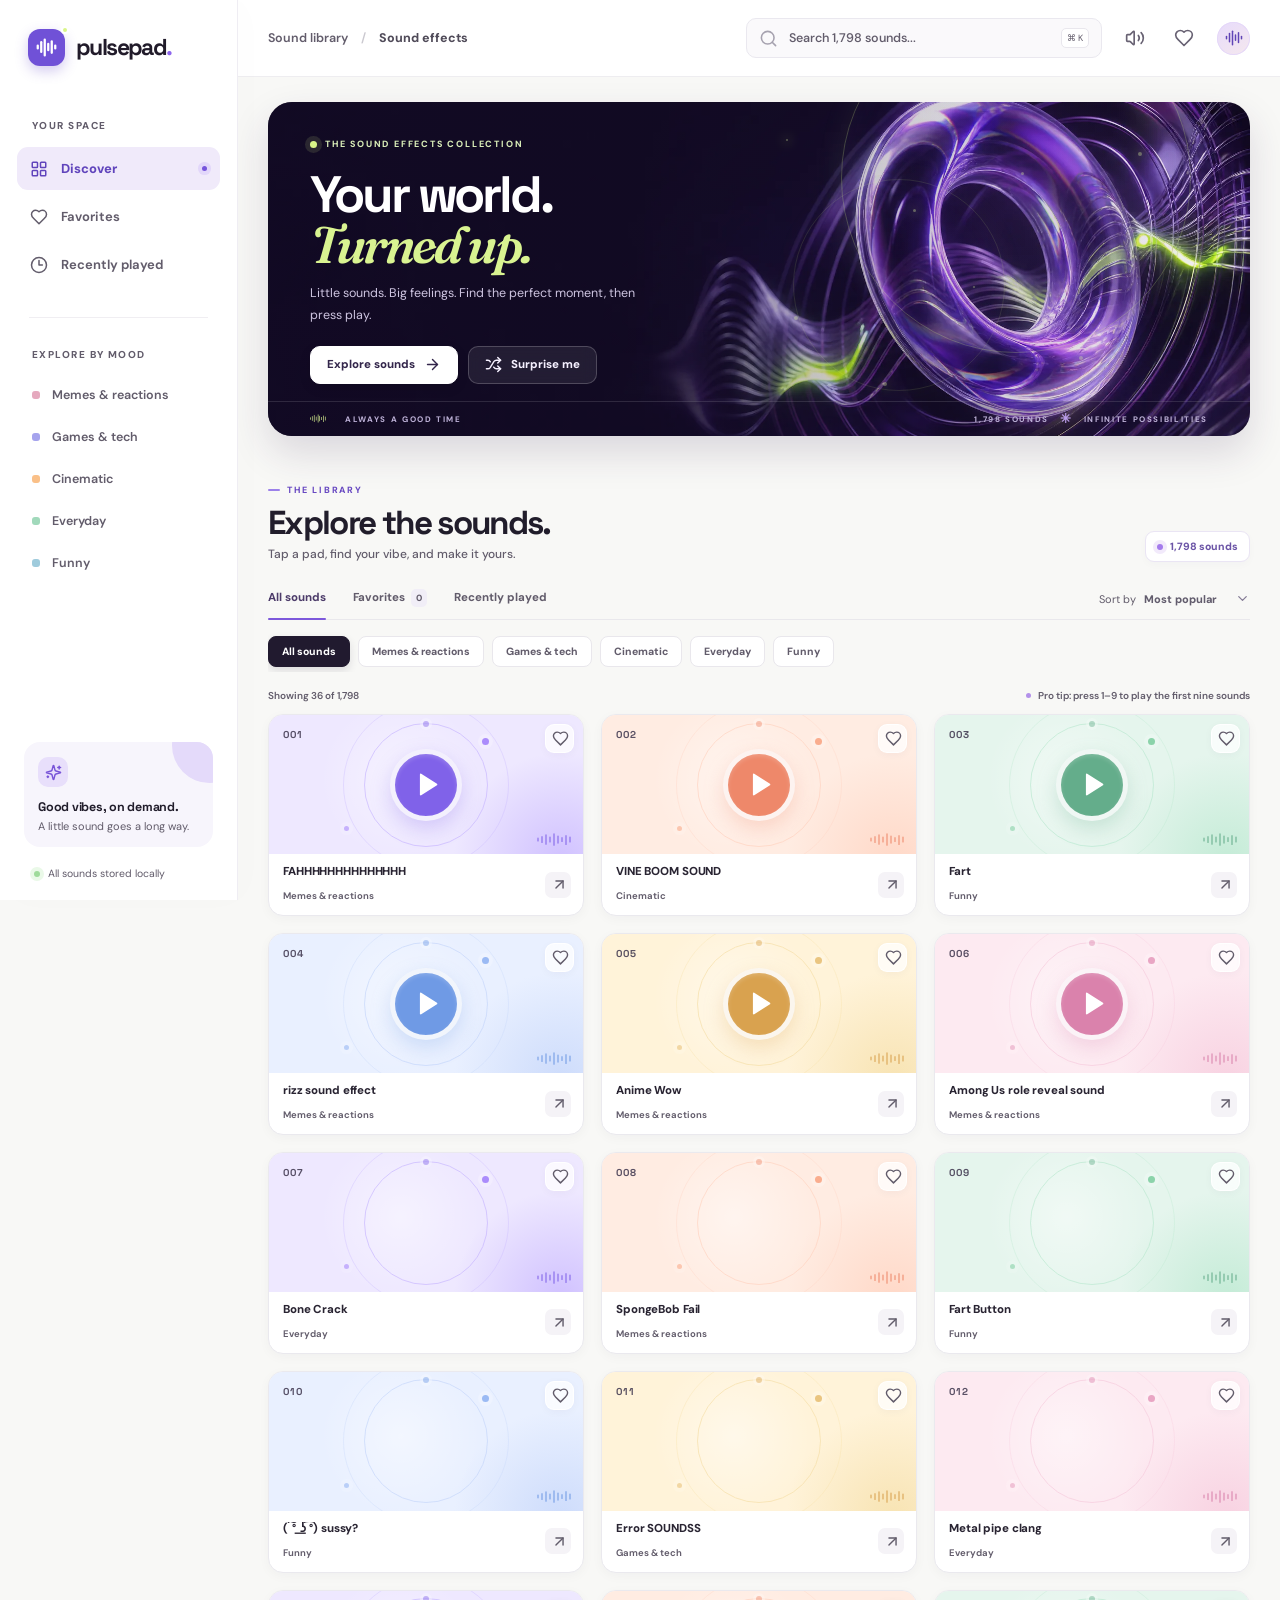
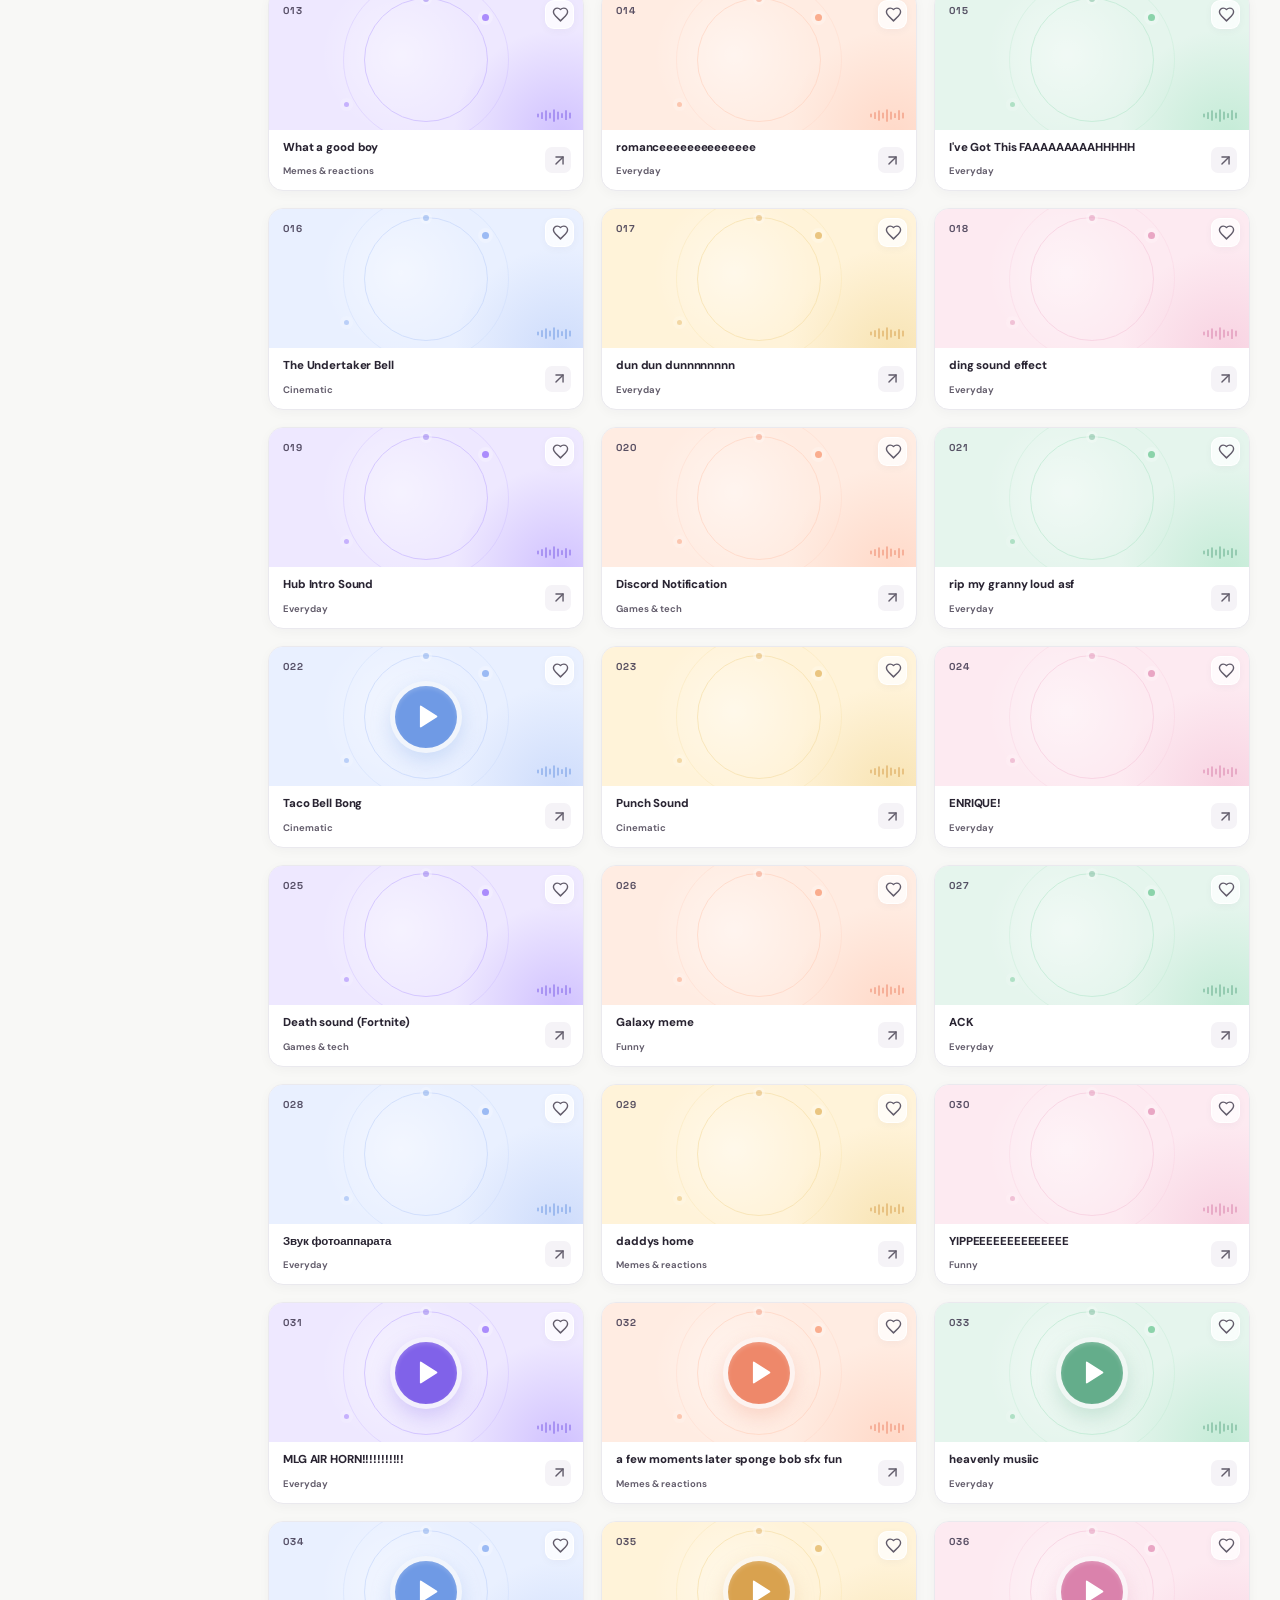
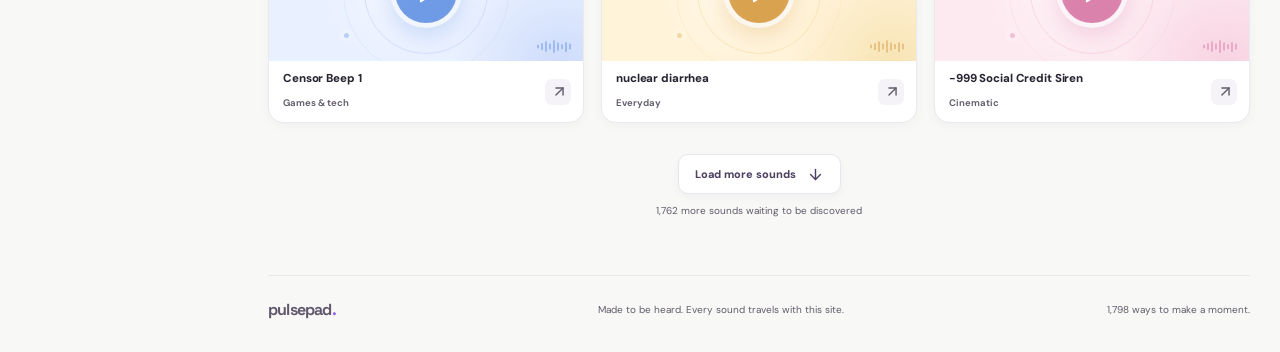
==== index.html @ 8ce391bb "New Site" ====
<!doctype html>
<html lang="en">
  <head>
    <meta charset="UTF-8" />
    <meta name="viewport" content="width=device-width, initial-scale=1" />
    <meta name="theme-color" content="#f8f8f6" />
    <meta name="description" content="Pulsepad is an animated, offline-ready soundboard with 1,798 locally bundled effects." />
    <link rel="icon" type="image/svg+xml" href="./media/icon.svg" />
    <link rel="preload" as="image" href="./media/hero.webp" fetchpriority="high" />
    <link rel="stylesheet" href="./style.css" />
    <title>Pulsepad — Instant Sound Effects</title>
    <script defer src="./app.js"></script>
  </head>
  <body>
    <div id="root"><div class="app-shell"><a class="skip-link" href="#library-title">Skip to sound library</a><aside id="mobile-navigation" class="sidebar"><button class="brand" type="button" aria-label="Pulsepad home"><span class="brand-mark"><svg xmlns="http://www.w3.org/2000/svg" width="21" height="21" viewBox="0 0 24 24" fill="none" stroke="currentColor" stroke-width="2.6" stroke-linecap="round" stroke-linejoin="round" class="lucide lucide-audio-lines"><path d="M2 10v3"></path><path d="M6 6v11"></path><path d="M10 3v18"></path><path d="M14 8v7"></path><path d="M18 5v13"></path><path d="M22 10v3"></path></svg></span><span>pulsepad<span class="brand-period">.</span></span></button><div class="sidebar-body"><div class="nav-label">YOUR SPACE</div><nav class="side-nav" aria-label="Main navigation"><button class="nav-item selected" type="button"><svg xmlns="http://www.w3.org/2000/svg" width="18" height="18" viewBox="0 0 24 24" fill="none" stroke="currentColor" stroke-width="2" stroke-linecap="round" stroke-linejoin="round" class="lucide lucide-layout-grid"><rect width="7" height="7" x="3" y="3" rx="1"></rect><rect width="7" height="7" x="14" y="3" rx="1"></rect><rect width="7" height="7" x="14" y="14" rx="1"></rect><rect width="7" height="7" x="3" y="14" rx="1"></rect></svg><span>Discover</span><span class="nav-active-dot"></span></button><button class="nav-item" type="button"><svg xmlns="http://www.w3.org/2000/svg" width="18" height="18" viewBox="0 0 24 24" fill="none" stroke="currentColor" stroke-width="2" stroke-linecap="round" stroke-linejoin="round" class="lucide lucide-heart"><path d="M19 14c1.49-1.46 3-3.21 3-5.5A5.5 5.5 0 0 0 16.5 3c-1.76 0-3 .5-4.5 2-1.5-1.5-2.74-2-4.5-2A5.5 5.5 0 0 0 2 8.5c0 2.3 1.5 4.05 3 5.5l7 7Z"></path></svg><span>Favorites</span></button><button class="nav-item" type="button"><svg xmlns="http://www.w3.org/2000/svg" width="18" height="18" viewBox="0 0 24 24" fill="none" stroke="currentColor" stroke-width="2" stroke-linecap="round" stroke-linejoin="round" class="lucide lucide-clock3"><circle cx="12" cy="12" r="10"></circle><polyline points="12 6 12 12 16.5 12"></polyline></svg><span>Recently played</span></button></nav><div class="nav-divider"></div><div class="nav-label">EXPLORE BY MOOD</div><nav class="category-nav" aria-label="Sound categories"><button type="button" class="category-nav-item"><span class="category-dot category-dot-0"></span>Memes &amp; reactions</button><button type="button" class="category-nav-item"><span class="category-dot category-dot-1"></span>Games &amp; tech</button><button type="button" class="category-nav-item"><span class="category-dot category-dot-2"></span>Cinematic</button><button type="button" class="category-nav-item"><span class="category-dot category-dot-3"></span>Everyday</button><button type="button" class="category-nav-item"><span class="category-dot category-dot-4"></span>Funny</button></nav></div><div class="sidebar-bottom"><div class="sidebar-note"><span class="note-spark"><svg xmlns="http://www.w3.org/2000/svg" width="17" height="17" viewBox="0 0 24 24" fill="none" stroke="currentColor" stroke-width="2" stroke-linecap="round" stroke-linejoin="round" class="lucide lucide-sparkles"><path d="M9.937 15.5A2 2 0 0 0 8.5 14.063l-6.135-1.582a.5.5 0 0 1 0-.962L8.5 9.936A2 2 0 0 0 9.937 8.5l1.582-6.135a.5.5 0 0 1 .963 0L14.063 8.5A2 2 0 0 0 15.5 9.937l6.135 1.581a.5.5 0 0 1 0 .964L15.5 14.063a2 2 0 0 0-1.437 1.437l-1.582 6.135a.5.5 0 0 1-.963 0z"></path><path d="M20 3v4"></path><path d="M22 5h-4"></path><path d="M4 17v2"></path><path d="M5 18H3"></path></svg></span><strong>Good vibes, on demand.</strong><p>A little sound goes a long way.</p></div><span class="source-credit"><span class="offline-dot"></span> All sounds stored locally</span></div></aside><div class="main-column"><header class="topbar"><div class="topbar-left"><button class="mobile-menu icon-button" type="button" aria-label="Open navigation" aria-controls="mobile-navigation" aria-expanded="false"><svg xmlns="http://www.w3.org/2000/svg" width="22" height="22" viewBox="0 0 24 24" fill="none" stroke="currentColor" stroke-width="2" stroke-linecap="round" stroke-linejoin="round" class="lucide lucide-menu"><line x1="4" x2="20" y1="12" y2="12"></line><line x1="4" x2="20" y1="6" y2="6"></line><line x1="4" x2="20" y1="18" y2="18"></line></svg></button><span class="mobile-brand">pulsepad<span>.</span></span><span class="breadcrumb">Sound library <span>/</span> <strong>Sound effects</strong></span></div><div class="topbar-right"><label class="search-box"><svg xmlns="http://www.w3.org/2000/svg" width="19" height="19" viewBox="0 0 24 24" fill="none" stroke="currentColor" stroke-width="2" stroke-linecap="round" stroke-linejoin="round" class="lucide lucide-search"><circle cx="11" cy="11" r="8"></circle><path d="m21 21-4.3-4.3"></path></svg><input placeholder="Search 1,798 sounds..." aria-label="Search sounds" value=""/><kbd>⌘ K</kbd></label><div class="volume-wrap"><button class="top-icon-button" type="button" aria-label="Adjust volume" title="Adjust volume"><svg xmlns="http://www.w3.org/2000/svg" width="20" height="20" viewBox="0 0 24 24" fill="none" stroke="currentColor" stroke-width="2" stroke-linecap="round" stroke-linejoin="round" class="lucide lucide-volume2"><path d="M11 4.702a.705.705 0 0 0-1.203-.498L6.413 7.587A1.4 1.4 0 0 1 5.416 8H3a1 1 0 0 0-1 1v6a1 1 0 0 0 1 1h2.416a1.4 1.4 0 0 1 .997.413l3.383 3.384A.705.705 0 0 0 11 19.298z"></path><path d="M16 9a5 5 0 0 1 0 6"></path><path d="M19.364 18.364a9 9 0 0 0 0-12.728"></path></svg></button></div><button class="top-icon-button top-heart" type="button" aria-label="View favorites" title="Favorites"><svg xmlns="http://www.w3.org/2000/svg" width="20" height="20" viewBox="0 0 24 24" fill="none" stroke="currentColor" stroke-width="2" stroke-linecap="round" stroke-linejoin="round" class="lucide lucide-heart"><path d="M19 14c1.49-1.46 3-3.21 3-5.5A5.5 5.5 0 0 0 16.5 3c-1.76 0-3 .5-4.5 2-1.5-1.5-2.74-2-4.5-2A5.5 5.5 0 0 0 2 8.5c0 2.3 1.5 4.05 3 5.5l7 7Z"></path></svg></button><span class="header-avatar" aria-hidden="true"><svg xmlns="http://www.w3.org/2000/svg" width="18" height="18" viewBox="0 0 24 24" fill="none" stroke="currentColor" stroke-width="2" stroke-linecap="round" stroke-linejoin="round" class="lucide lucide-audio-lines"><path d="M2 10v3"></path><path d="M6 6v11"></path><path d="M10 3v18"></path><path d="M14 8v7"></path><path d="M18 5v13"></path><path d="M22 10v3"></path></svg></span></div></header><main class="content"><section class="hero" aria-labelledby="hero-heading"><div class="hero-motion" aria-hidden="true"><span class="hero-orbit hero-orbit-one"></span><span class="hero-orbit hero-orbit-two"></span><span class="hero-particle hero-particle-1"></span><span class="hero-particle hero-particle-2"></span><span class="hero-particle hero-particle-3"></span><span class="hero-particle hero-particle-4"></span><span class="hero-particle hero-particle-5"></span><span class="hero-particle hero-particle-6"></span><span class="hero-particle hero-particle-7"></span><span class="hero-particle hero-particle-8"></span><span class="hero-particle hero-particle-9"></span></div><div class="hero-inner"><span class="hero-eyebrow"><span class="eyebrow-pulse"></span> THE SOUND EFFECTS COLLECTION</span><h1 id="hero-heading">Your world.<br/><em>Turned up.</em></h1><p>Little sounds. Big feelings. Find the perfect moment, then press play.</p><div class="hero-actions"><button class="hero-primary" type="button">Explore sounds <svg xmlns="http://www.w3.org/2000/svg" width="17" height="17" viewBox="0 0 24 24" fill="none" stroke="currentColor" stroke-width="2" stroke-linecap="round" stroke-linejoin="round" class="lucide lucide-arrow-right"><path d="M5 12h14"></path><path d="m12 5 7 7-7 7"></path></svg></button><button class="hero-secondary" type="button"><svg xmlns="http://www.w3.org/2000/svg" width="17" height="17" viewBox="0 0 24 24" fill="none" stroke="currentColor" stroke-width="2" stroke-linecap="round" stroke-linejoin="round" class="lucide lucide-shuffle"><path d="m18 14 4 4-4 4"></path><path d="m18 2 4 4-4 4"></path><path d="M2 18h1.973a4 4 0 0 0 3.3-1.7l5.454-8.6a4 4 0 0 1 3.3-1.7H22"></path><path d="M2 6h1.972a4 4 0 0 1 3.6 2.2"></path><path d="M22 18h-6.041a4 4 0 0 1-3.3-1.8l-.359-.45"></path></svg> Surprise me</button></div></div><div class="hero-footer"><span><span class="wave-bars wave-bars-small" aria-hidden="true"><span style="height:7px;animation-delay:0ms"></span><span style="height:13px;animation-delay:65ms"></span><span style="height:19px;animation-delay:130ms"></span><span style="height:11px;animation-delay:195ms"></span><span style="height:23px;animation-delay:260ms"></span><span style="height:15px;animation-delay:325ms"></span><span style="height:9px;animation-delay:390ms"></span><span style="height:18px;animation-delay:455ms"></span><span style="height:11px;animation-delay:520ms"></span></span> ALWAYS A GOOD TIME</span><span>1,798<!-- --> SOUNDS <span class="hero-footer-star">✳</span> INFINITE POSSIBILITIES</span></div></section><section class="library-section" aria-labelledby="library-title"><div class="section-heading"><div><span class="section-kicker"><span class="kicker-dash"></span> THE LIBRARY</span><h2 id="library-title" tabindex="-1">Explore the sounds.</h2><p>Tap a pad, find your vibe, and make it yours.</p></div><div class="library-count"><span class="count-glow"></span>1,798<!-- --> <!-- -->sounds</div></div><div class="library-toolbar"><div class="view-tabs" role="tablist" aria-label="Library view"><button role="tab" aria-selected="true" class="tab active" type="button">All sounds</button><button role="tab" aria-selected="false" class="tab" type="button">Favorites <span>0</span></button><button role="tab" aria-selected="false" class="tab" type="button">Recently played</button></div><label class="sort-wrap"><span>Sort by</span><select aria-label="Sort sounds"><option value="popular" selected="">Most popular</option><option value="az">Name A–Z</option><option value="za">Name Z–A</option><option value="newest">Last pages first</option></select><svg xmlns="http://www.w3.org/2000/svg" width="15" height="15" viewBox="0 0 24 24" fill="none" stroke="currentColor" stroke-width="2" stroke-linecap="round" stroke-linejoin="round" class="lucide lucide-chevron-down"><path d="m6 9 6 6 6-6"></path></svg></label></div><div class="filter-row" aria-label="Filter by sound type"><button class="filter-chip filter-active" type="button">All sounds</button><button class="filter-chip" type="button">Memes &amp; reactions</button><button class="filter-chip" type="button">Games &amp; tech</button><button class="filter-chip" type="button">Cinematic</button><button class="filter-chip" type="button">Everyday</button><button class="filter-chip" type="button">Funny</button></div><div class="results-meta"><span>Showing <!-- -->4<!-- --> of <!-- -->1,798</span><span><span class="shortcut-dot"></span> Pro tip: press 1–9 to play the first nine sounds</span></div><div class="sound-grid"><article class="sound-card" style="--art-bg:#eee8ff;--art-ink:#8062e9;--art-ring:#c6b4ff;--art-dot:#ab8cfc;--card-delay:0ms"><div class="sound-art"><span class="card-index">001</span><button class="favorite-btn" type="button" aria-label="Add FAHHHHHHHHHHHHHH to favorites" title="Add to favorites"><svg xmlns="http://www.w3.org/2000/svg" width="17" height="17" viewBox="0 0 24 24" fill="none" stroke="currentColor" stroke-width="2" stroke-linecap="round" stroke-linejoin="round" class="lucide lucide-heart"><path d="M19 14c1.49-1.46 3-3.21 3-5.5A5.5 5.5 0 0 0 16.5 3c-1.76 0-3 .5-4.5 2-1.5-1.5-2.74-2-4.5-2A5.5 5.5 0 0 0 2 8.5c0 2.3 1.5 4.05 3 5.5l7 7Z"></path></svg></button><div class="art-orbit orbit-one" aria-hidden="true"></div><div class="art-orbit orbit-two" aria-hidden="true"></div><div class="art-speck speck-one" aria-hidden="true"></div><div class="art-speck speck-two" aria-hidden="true"></div><div class="art-glint" aria-hidden="true"></div><button class="sound-play" type="button" aria-label="Play FAHHHHHHHHHHHHHH" title="Play FAHHHHHHHHHHHHHH"><svg xmlns="http://www.w3.org/2000/svg" width="27" height="27" viewBox="0 0 24 24" fill="currentColor" stroke="currentColor" stroke-width="1.5" stroke-linecap="round" stroke-linejoin="round" class="lucide lucide-play play-symbol"><polygon points="6 3 20 12 6 21 6 3"></polygon></svg></button><span class="art-bottom-wave" aria-hidden="true"><span class="wave-bars wave-bars-small" aria-hidden="true"><span style="height:7px;animation-delay:0ms"></span><span style="height:13px;animation-delay:65ms"></span><span style="height:19px;animation-delay:130ms"></span><span style="height:11px;animation-delay:195ms"></span><span style="height:23px;animation-delay:260ms"></span><span style="height:15px;animation-delay:325ms"></span><span style="height:9px;animation-delay:390ms"></span><span style="height:18px;animation-delay:455ms"></span><span style="height:11px;animation-delay:520ms"></span></span></span></div><div class="card-info"><div class="card-text"><h3 title="FAHHHHHHHHHHHHHH">FAHHHHHHHHHHHHHH</h3><span>Memes &amp; reactions</span></div><button class="card-share" type="button" aria-label="Share FAHHHHHHHHHHHHHH" title="Copy sound link"><svg xmlns="http://www.w3.org/2000/svg" width="17" height="17" viewBox="0 0 24 24" fill="none" stroke="currentColor" stroke-width="2" stroke-linecap="round" stroke-linejoin="round" class="lucide lucide-arrow-up-right"><path d="M7 7h10v10"></path><path d="M7 17 17 7"></path></svg></button></div></article><article class="sound-card" style="--art-bg:#ffece2;--art-ink:#ee886a;--art-ring:#ffd2bf;--art-dot:#faad8e;--card-delay:28ms"><div class="sound-art"><span class="card-index">002</span><button class="favorite-btn" type="button" aria-label="Add VINE BOOM SOUND to favorites" title="Add to favorites"><svg xmlns="http://www.w3.org/2000/svg" width="17" height="17" viewBox="0 0 24 24" fill="none" stroke="currentColor" stroke-width="2" stroke-linecap="round" stroke-linejoin="round" class="lucide lucide-heart"><path d="M19 14c1.49-1.46 3-3.21 3-5.5A5.5 5.5 0 0 0 16.5 3c-1.76 0-3 .5-4.5 2-1.5-1.5-2.74-2-4.5-2A5.5 5.5 0 0 0 2 8.5c0 2.3 1.5 4.05 3 5.5l7 7Z"></path></svg></button><div class="art-orbit orbit-one" aria-hidden="true"></div><div class="art-orbit orbit-two" aria-hidden="true"></div><div class="art-speck speck-one" aria-hidden="true"></div><div class="art-speck speck-two" aria-hidden="true"></div><div class="art-glint" aria-hidden="true"></div><button class="sound-play" type="button" aria-label="Play VINE BOOM SOUND" title="Play VINE BOOM SOUND"><svg xmlns="http://www.w3.org/2000/svg" width="27" height="27" viewBox="0 0 24 24" fill="currentColor" stroke="currentColor" stroke-width="1.5" stroke-linecap="round" stroke-linejoin="round" class="lucide lucide-play play-symbol"><polygon points="6 3 20 12 6 21 6 3"></polygon></svg></button><span class="art-bottom-wave" aria-hidden="true"><span class="wave-bars wave-bars-small" aria-hidden="true"><span style="height:7px;animation-delay:0ms"></span><span style="height:13px;animation-delay:65ms"></span><span style="height:19px;animation-delay:130ms"></span><span style="height:11px;animation-delay:195ms"></span><span style="height:23px;animation-delay:260ms"></span><span style="height:15px;animation-delay:325ms"></span><span style="height:9px;animation-delay:390ms"></span><span style="height:18px;animation-delay:455ms"></span><span style="height:11px;animation-delay:520ms"></span></span></span></div><div class="card-info"><div class="card-text"><h3 title="VINE BOOM SOUND">VINE BOOM SOUND</h3><span>Cinematic</span></div><button class="card-share" type="button" aria-label="Share VINE BOOM SOUND" title="Copy sound link"><svg xmlns="http://www.w3.org/2000/svg" width="17" height="17" viewBox="0 0 24 24" fill="none" stroke="currentColor" stroke-width="2" stroke-linecap="round" stroke-linejoin="round" class="lucide lucide-arrow-up-right"><path d="M7 7h10v10"></path><path d="M7 17 17 7"></path></svg></button></div></article><article class="sound-card" style="--art-bg:#e5f5ed;--art-ink:#64ad8b;--art-ring:#b9e8cf;--art-dot:#8bd3aa;--card-delay:56ms"><div class="sound-art"><span class="card-index">003</span><button class="favorite-btn" type="button" aria-label="Add Fart to favorites" title="Add to favorites"><svg xmlns="http://www.w3.org/2000/svg" width="17" height="17" viewBox="0 0 24 24" fill="none" stroke="currentColor" stroke-width="2" stroke-linecap="round" stroke-linejoin="round" class="lucide lucide-heart"><path d="M19 14c1.49-1.46 3-3.21 3-5.5A5.5 5.5 0 0 0 16.5 3c-1.76 0-3 .5-4.5 2-1.5-1.5-2.74-2-4.5-2A5.5 5.5 0 0 0 2 8.5c0 2.3 1.5 4.05 3 5.5l7 7Z"></path></svg></button><div class="art-orbit orbit-one" aria-hidden="true"></div><div class="art-orbit orbit-two" aria-hidden="true"></div><div class="art-speck speck-one" aria-hidden="true"></div><div class="art-speck speck-two" aria-hidden="true"></div><div class="art-glint" aria-hidden="true"></div><button class="sound-play" type="button" aria-label="Play Fart" title="Play Fart"><svg xmlns="http://www.w3.org/2000/svg" width="27" height="27" viewBox="0 0 24 24" fill="currentColor" stroke="currentColor" stroke-width="1.5" stroke-linecap="round" stroke-linejoin="round" class="lucide lucide-play play-symbol"><polygon points="6 3 20 12 6 21 6 3"></polygon></svg></button><span class="art-bottom-wave" aria-hidden="true"><span class="wave-bars wave-bars-small" aria-hidden="true"><span style="height:7px;animation-delay:0ms"></span><span style="height:13px;animation-delay:65ms"></span><span style="height:19px;animation-delay:130ms"></span><span style="height:11px;animation-delay:195ms"></span><span style="height:23px;animation-delay:260ms"></span><span style="height:15px;animation-delay:325ms"></span><span style="height:9px;animation-delay:390ms"></span><span style="height:18px;animation-delay:455ms"></span><span style="height:11px;animation-delay:520ms"></span></span></span></div><div class="card-info"><div class="card-text"><h3 title="Fart">Fart</h3><span>Funny</span></div><button class="card-share" type="button" aria-label="Share Fart" title="Copy sound link"><svg xmlns="http://www.w3.org/2000/svg" width="17" height="17" viewBox="0 0 24 24" fill="none" stroke="currentColor" stroke-width="2" stroke-linecap="round" stroke-linejoin="round" class="lucide lucide-arrow-up-right"><path d="M7 7h10v10"></path><path d="M7 17 17 7"></path></svg></button></div></article><article class="sound-card" style="--art-bg:#e9f0ff;--art-ink:#6f9ae5;--art-ring:#c4d5fa;--art-dot:#9bbaf4;--card-delay:84ms"><div class="sound-art"><span class="card-index">004</span><button class="favorite-btn" type="button" aria-label="Add rizz sound effect to favorites" title="Add to favorites"><svg xmlns="http://www.w3.org/2000/svg" width="17" height="17" viewBox="0 0 24 24" fill="none" stroke="currentColor" stroke-width="2" stroke-linecap="round" stroke-linejoin="round" class="lucide lucide-heart"><path d="M19 14c1.49-1.46 3-3.21 3-5.5A5.5 5.5 0 0 0 16.5 3c-1.76 0-3 .5-4.5 2-1.5-1.5-2.74-2-4.5-2A5.5 5.5 0 0 0 2 8.5c0 2.3 1.5 4.05 3 5.5l7 7Z"></path></svg></button><div class="art-orbit orbit-one" aria-hidden="true"></div><div class="art-orbit orbit-two" aria-hidden="true"></div><div class="art-speck speck-one" aria-hidden="true"></div><div class="art-speck speck-two" aria-hidden="true"></div><div class="art-glint" aria-hidden="true"></div><button class="sound-play" type="button" aria-label="Play rizz sound effect" title="Play rizz sound effect"><svg xmlns="http://www.w3.org/2000/svg" width="27" height="27" viewBox="0 0 24 24" fill="currentColor" stroke="currentColor" stroke-width="1.5" stroke-linecap="round" stroke-linejoin="round" class="lucide lucide-play play-symbol"><polygon points="6 3 20 12 6 21 6 3"></polygon></svg></button><span class="art-bottom-wave" aria-hidden="true"><span class="wave-bars wave-bars-small" aria-hidden="true"><span style="height:7px;animation-delay:0ms"></span><span style="height:13px;animation-delay:65ms"></span><span style="height:19px;animation-delay:130ms"></span><span style="height:11px;animation-delay:195ms"></span><span style="height:23px;animation-delay:260ms"></span><span style="height:15px;animation-delay:325ms"></span><span style="height:9px;animation-delay:390ms"></span><span style="height:18px;animation-delay:455ms"></span><span style="height:11px;animation-delay:520ms"></span></span></span></div><div class="card-info"><div class="card-text"><h3 title="rizz sound effect">rizz sound effect</h3><span>Memes &amp; reactions</span></div><button class="card-share" type="button" aria-label="Share rizz sound effect" title="Copy sound link"><svg xmlns="http://www.w3.org/2000/svg" width="17" height="17" viewBox="0 0 24 24" fill="none" stroke="currentColor" stroke-width="2" stroke-linecap="round" stroke-linejoin="round" class="lucide lucide-arrow-up-right"><path d="M7 7h10v10"></path><path d="M7 17 17 7"></path></svg></button></div></article></div></section><footer class="site-footer"><span class="footer-brand">pulsepad<span>.</span></span><span>Made to be heard. Every sound travels with this site.</span><span>1,798<!-- --> ways to make a moment.</span></footer></main></div><span class="sr-only" aria-live="polite"></span></div><section aria-label="Notifications alt+T" tabindex="-1" aria-live="polite" aria-relevant="additions text" aria-atomic="false" data-react-aria-top-layer="true"></section></div>
  </body>
</html>
---- style.css ----
/* Pulsepad — editorial sound playground */
@font-face { font-family: "DM Sans"; src: url("./media/dm-sans.woff2") format("woff2"); font-style: normal; font-weight: 400 800; font-display: swap; }
@font-face { font-family: "Space Grotesk"; src: url("./media/space-grotesk.woff2") format("woff2"); font-style: normal; font-weight: 400 700; font-display: swap; }
@font-face { font-family: "Fraunces"; src: url("./media/fraunces-italic.woff2") format("woff2"); font-style: italic; font-weight: 600; font-display: swap; }
:root {
  --ink: #211d2b;
  --muted-ink: #898697;
  --subtle-ink: #aaa8b3;
  --canvas: #f8f8f6;
  --violet: #7655dc;
  --violet-deep: #4e319e;
  --lime: #d9f588;
  --line: #ecebf0;
  --ease-out: cubic-bezier(.23, 1, .32, 1);
  --ease-in-out: cubic-bezier(.77, 0, .175, 1);
}

*, *::before, *::after { box-sizing: border-box; }
html { scroll-behavior: smooth; }
body { margin: 0; background: var(--canvas); color: var(--ink); font-family: "DM Sans", sans-serif; -webkit-font-smoothing: antialiased; }
button, input, select { font: inherit; }
button { -webkit-tap-highlight-color: transparent; }
button:active { transform: scale(.97); }
button:focus-visible, a:focus-visible, input:focus-visible, select:focus-visible { outline: 3px solid #6849c2; outline-offset: 3px; }
::selection { background: #d7cbff; color: #261449; }

.app-shell { min-height: 100vh; }
.skip-link { position: fixed; top: 12px; left: 12px; z-index: 100; padding: 10px 14px; border-radius: 9px; background: #211a2f; color: #fff; font-size: 13px; font-weight: 800; text-decoration: none; transform: translateY(-160%); transition: transform .18s var(--ease-out); }
.skip-link:focus-visible { transform: translateY(0); }
.sidebar { position: fixed; inset: 0 auto 0 0; width: 238px; background: #fff; border-right: 1px solid #efedf3; z-index: 40; display: flex; flex-direction: column; padding: 29px 17px 20px; box-shadow: 8px 0 35px rgba(54, 43, 79, .012); }
.brand { display: flex; align-items: center; gap: 11px; width: max-content; padding: 0 11px; background: none; border: 0; color: #211b2a; font-family: "Space Grotesk", sans-serif; font-size: 23px; font-weight: 700; letter-spacing: -1.6px; line-height: 1; transition: transform .18s var(--ease-out); }
.brand:hover { transform: translateY(-2px); }
.brand-mark { width: 37px; height: 37px; border-radius: 12px; background: #7051d7; color: #fff; display: grid; place-items: center; box-shadow: 0 5px 13px rgba(97, 69, 202, .28); position: relative; }
.brand-mark::after { content: ""; position: absolute; width: 8px; height: 8px; background: var(--lime); border: 2px solid white; border-radius: 50%; top: -3px; right: -4px; }
.brand-period, .mobile-brand span, .footer-brand span { color: #8d65ed; }
.sidebar-body { padding-top: 53px; flex: 1; overflow-y: auto; }
.nav-label { color: #aaa7b3; font-size: 10px; font-weight: 800; letter-spacing: 1.45px; padding: 0 15px; margin-bottom: 15px; }
.side-nav, .category-nav { display: flex; flex-direction: column; gap: 5px; }
.nav-item { display: flex; align-items: center; gap: 13px; width: 100%; min-height: 43px; text-align: left; padding: 0 13px; border: 0; background: transparent; color: #797583; border-radius: 11px; font-size: 13px; font-weight: 650; transition: background .18s var(--ease-out), color .18s var(--ease-out), transform .18s var(--ease-out); }
.nav-item:hover { background: #f6f3fd; color: #5e46b2; }
.nav-item.selected { background: #f0eafa; color: #6044bc; font-weight: 750; }
.nav-item svg { flex: 0 0 auto; }
.nav-item span:nth-child(2) { flex: 1; }
.nav-active-dot { width: 5px; height: 5px; border-radius: 50%; background: #7655dc; box-shadow: 0 0 0 4px #e2d7fa; }
.nav-count { font-size: 10px; min-width: 20px; height: 20px; padding: 0 4px; border-radius: 8px; display: grid; place-items: center; color: #76628e; background: #f0eefa; }
.nav-divider { height: 1px; background: #f0eef2; margin: 31px 12px 30px; }
.category-nav-item { display: flex; align-items: center; gap: 12px; width: 100%; min-height: 37px; padding: 0 15px; border: 0; border-radius: 10px; background: none; color: #827e8a; font-size: 12.5px; font-weight: 600; text-align: left; transition: background .18s var(--ease-out), color .18s var(--ease-out); }
.category-nav-item:hover, .category-nav-selected { background: #f7f4fd; color: #5f46b3; }
.category-dot { width: 8px; height: 8px; border-radius: 3px; background: #e5a9be; }
.category-dot-1 { background: #a5a3ed; }.category-dot-2 { background: #fac088; }.category-dot-3 { background: #a1d9bb; }.category-dot-4 { background: #9fcbdc; }
.sidebar-bottom { padding: 10px 7px 0; }
.sidebar-note { background: #f7f5fc; border-radius: 16px; padding: 15px 14px 14px; position: relative; overflow: hidden; }
.sidebar-note::after { content: ""; position: absolute; width: 75px; height: 75px; border-radius: 50%; background: #e4dafa; top: -34px; right: -34px; }
.note-spark { display: flex; align-items: center; justify-content: center; width: 30px; height: 30px; border-radius: 10px; background: #e8dffb; color: #7854d8; margin-bottom: 12px; }
.sidebar-note strong { display: block; font-family: "Space Grotesk", sans-serif; font-size: 12.5px; font-weight: 700; letter-spacing: -.25px; }
.sidebar-note p { color: #9992a8; font-size: 11px; margin: 4px 0 0; }
.source-credit { color: #a39fab; text-decoration: none; display: flex; align-items: center; gap: 3px; font-size: 10.5px; margin: 20px 10px 0; transition: color .17s; }
.source-credit:hover { color: #7256cf; }
.main-column { margin-left: 238px; min-height: 100vh; }
.topbar { height: 77px; padding: 0 36px; display: flex; justify-content: space-between; align-items: center; gap: 22px; background: #fff; border-bottom: 1px solid #eeedf0; }
.topbar-left, .topbar-right { display: flex; align-items: center; }
.topbar-right { gap: 17px; }
.breadcrumb { color: #aaa6b2; font-size: 12.5px; font-weight: 600; white-space: nowrap; }
.breadcrumb span { padding: 0 10px; color: #cbc9d0; }
.breadcrumb strong { color: #504b59; font-weight: 750; }
.search-box { width: clamp(230px, 29vw, 356px); height: 40px; padding: 0 12px; display: flex; align-items: center; gap: 9px; color: #a6a2af; border: 1px solid #eae8ef; background: #faf9fb; border-radius: 10px; transition: border-color .18s, background .18s, box-shadow .18s; }
.search-box:focus-within { border-color: #bba9eb; background: #fff; box-shadow: 0 0 0 3px rgba(139, 104, 214, .09); }
.search-box input { min-width: 0; flex: 1; border: 0; outline: 0; background: none; color: var(--ink); font-size: 12.5px; font-weight: 550; }
.search-box input::placeholder { color: #aaa7b1; }
.search-box kbd { flex: 0 0 auto; border: 1px solid #e9e7ed; background: #fff; color: #a39fac; border-radius: 5px; padding: 3px 5px; font-size: 9px; font-family: "DM Sans", sans-serif; white-space: nowrap; }
.search-box button { border: 0; background: none; padding: 2px; color: #928b9c; display: grid; place-items: center; }
.top-icon-button, .icon-button { border: 0; background: transparent; color: #686273; width: 32px; height: 32px; display: grid; place-items: center; border-radius: 9px; transition: color .18s, background .18s, transform .18s var(--ease-out); }
.top-icon-button:hover, .icon-button:hover { background: #f4f0fb; color: var(--violet); }
.header-avatar { width: 33px; height: 33px; border-radius: 50%; display: grid; place-items: center; color: #6044b6; background: linear-gradient(145deg, #e7dbfb, #f5e8ee); box-shadow: inset 0 0 0 1px #e5d8f9; }
.volume-wrap { position: relative; }
.volume-popover { position: absolute; top: 42px; right: -60px; z-index: 30; padding: 13px 15px; width: 195px; border-radius: 13px; display: flex; gap: 8px; align-items: center; background: white; box-shadow: 0 14px 40px rgba(39, 26, 80, .16); border: 1px solid #eeeaf5; color: #80798e; font-size: 10px; font-weight: 700; transform-origin: top right; animation: pop-in .2s var(--ease-out) both; }
.volume-popover input { width: 75px; accent-color: var(--violet); }
.mobile-menu, .mobile-brand, .mobile-scrim { display: none; }
.content { max-width: 1550px; margin: auto; padding: 29px 36px 32px; }
.hero { min-height: 308px; position: relative; isolation: isolate; overflow: hidden; border-radius: 24px; color: #fff; background: #160d2c url('./media/hero.webp') center / cover no-repeat; box-shadow: 0 17px 38px rgba(52, 36, 81, .15); }
.hero::before { content: ""; position: absolute; inset: 0; z-index: -1; background: linear-gradient(90deg, rgba(18, 10, 37, .75) 0%, rgba(19, 10, 39, .28) 48%, rgba(17, 10, 35, .03) 100%); }
.hero::after { content: ""; z-index: -1; position: absolute; width: 300px; height: 300px; right: 6%; top: -50px; border-radius: 50%; background: radial-gradient(circle, rgba(162, 99, 246, .13), transparent 72%); pointer-events: none; animation: glow-drift 6s var(--ease-in-out) infinite alternate; }
.hero-inner { position: relative; z-index: 1; padding: 36px 42px 52px; max-width: 600px; }
.hero-eyebrow { display: flex; align-items: center; gap: 8px; color: #d9edb8; font-size: 9px; font-weight: 800; letter-spacing: 1.8px; }
.eyebrow-pulse { width: 7px; height: 7px; border-radius: 50%; background: var(--lime); box-shadow: 0 0 0 5px rgba(217, 245, 136, .12); animation: dot-pulse 2.3s infinite; }
.hero h1 { font-family: "Space Grotesk", sans-serif; font-size: clamp(34px, 4vw, 57px); line-height: .98; font-weight: 700; letter-spacing: -3.1px; margin: 20px 0 12px; text-wrap: balance; }
.hero h1 em { color: #d9f391; font-family: "Fraunces", serif; font-weight: 600; letter-spacing: -2.8px; font-style: italic; }
.hero p { font-size: 12.5px; line-height: 1.7; color: #cdc4e0; margin: 0; max-width: 350px; }
.hero-actions { display: flex; align-items: center; gap: 10px; margin-top: 20px; }
.hero-primary, .hero-secondary { height: 38px; display: inline-flex; align-items: center; justify-content: center; gap: 9px; border-radius: 10px; padding: 0 16px; font-size: 11.5px; font-weight: 800; transition: transform .16s var(--ease-out), background .18s, box-shadow .18s; }
.hero-primary { border: 1px solid white; background: white; color: #33264b; box-shadow: 0 4px 12px rgba(0, 0, 0, .1); }
.hero-primary:hover { background: #e9fbbb; box-shadow: 0 8px 20px rgba(17, 7, 43, .2); transform: translateY(-2px); }
.hero-secondary { background: rgba(255,255,255,.08); border: 1px solid rgba(255,255,255,.2); color: #f6f1ff; backdrop-filter: blur(8px); }
.hero-secondary:hover { background: rgba(255,255,255,.18); transform: translateY(-2px); }
.hero-footer { position: absolute; bottom: 0; left: 0; right: 0; height: 35px; padding: 0 42px; display: flex; justify-content: space-between; align-items: center; border-top: 1px solid rgba(255,255,255,.12); background: rgba(17, 9, 39, .25); font-size: 8px; letter-spacing: 1.65px; font-weight: 800; color: #bcb0d6; }
.hero-footer > span { display: flex; align-items: center; gap: 11px; }
.hero-footer .wave-bars { color: #d9f391; transform: scale(.65); transform-origin: left center; width: 24px; }
.hero-footer-star { color: #b99ce9; font-size: 13px; line-height: 0; }
.library-section { padding-top: 39px; scroll-margin-top: 20px; }
.section-heading { display: flex; align-items: end; justify-content: space-between; gap: 15px; }
.section-kicker { color: #8566dc; display: inline-flex; align-items: center; gap: 7px; font-size: 9px; font-weight: 850; letter-spacing: 1.8px; }
.kicker-dash { width: 12px; height: 2px; border-radius: 2px; background: #9c81ea; }
.section-heading h2 { font-family: "Space Grotesk", sans-serif; font-size: clamp(24px, 2.6vw, 34px); font-weight: 700; letter-spacing: -1.65px; line-height: 1.1; margin: 9px 0 5px; }
.section-heading p { color: #9692a0; font-size: 12px; margin: 0; font-weight: 500; }
.library-count { display: flex; align-items: center; gap: 7px; border: 1px solid #eae5f4; background: #fff; color: #6b54a6; padding: 8px 11px; border-radius: 9px; font-size: 10.5px; font-weight: 800; white-space: nowrap; box-shadow: 0 3px 8px rgba(51, 38, 81, .025); }
.count-glow { width: 6px; height: 6px; border-radius: 50%; background: #a47bec; box-shadow: 0 0 0 4px #f2eafb; }
.library-toolbar { margin-top: 28px; display: flex; align-items: center; justify-content: space-between; gap: 16px; border-bottom: 1px solid #e9e8ec; }
.view-tabs { display: flex; align-items: center; gap: 27px; }
.tab { position: relative; padding: 0 0 14px; border: 0; background: none; color: #9994a1; font-size: 11.5px; font-weight: 750; white-space: nowrap; transition: color .17s; }
.tab:hover, .tab.active { color: #4d3c6a; }
.tab.active::after { content: ""; height: 2.5px; position: absolute; bottom: -1px; left: 0; right: 0; border-radius: 5px; background: #7d58db; }
.tab span { font-size: 9px; font-weight: 800; padding: 3px 5px; background: #f1eef7; color: #9a8dae; border-radius: 5px; margin-left: 3px; }
.sort-wrap { align-self: start; display: flex; align-items: center; gap: 5px; padding-top: 1px; font-size: 11px; color: #a29dab; white-space: nowrap; }
.sort-wrap span { margin-right: 3px; }
.sort-wrap select { cursor: pointer; appearance: none; border: 0; background: none; color: #625c6d; font-size: 11px; font-weight: 800; padding-right: 1px; outline-offset: 3px; }
.sort-wrap svg { pointer-events: none; color: #847b95; }
.filter-row { display: flex; gap: 8px; overflow-x: auto; padding: 16px 0 5px; scrollbar-width: none; }
.filter-row::-webkit-scrollbar { display: none; }
.filter-chip { flex: 0 0 auto; border: 1px solid #e9e7ec; background: white; color: #8a8491; padding: 8px 13px; border-radius: 8px; font-size: 10.5px; font-weight: 750; transition: background .18s, color .18s, border-color .18s, transform .18s var(--ease-out); }
.filter-chip:hover { color: #6d50c0; border-color: #cfc3ed; transform: translateY(-1px); }
.filter-chip.filter-active { background: #211a2f; border-color: #211a2f; color: #fff; box-shadow: 0 4px 9px rgba(32, 23, 49, .12); }
.results-meta { display: flex; justify-content: space-between; gap: 15px; margin: 17px 0 12px; color: #a39eaa; font-size: 10px; font-weight: 600; }
.results-meta > span:last-child { display: flex; align-items: center; gap: 7px; }
.shortcut-dot { width: 5px; height: 5px; background: #b391ea; border-radius: 50%; }
.sound-grid { display: grid; grid-template-columns: repeat(4, minmax(0, 1fr)); gap: 17px; }
.sound-card { border: 1px solid #eae9ee; background: white; border-radius: 15px; overflow: hidden; min-width: 0; box-shadow: 0 3px 12px rgba(31, 24, 54, .035); transition: transform .23s var(--ease-out), box-shadow .23s var(--ease-out), border-color .23s var(--ease-out); animation: card-enter .32s var(--ease-out) both; animation-delay: var(--card-delay); }
.sound-card:hover { transform: translateY(-4px); box-shadow: 0 15px 28px rgba(44, 32, 72, .11); border-color: #e4dcef; }
.sound-card:active { transform: translateY(-1px); }
.sound-art { height: 139px; background: var(--art-bg); position: relative; overflow: hidden; display: flex; align-items: center; justify-content: center; isolation: isolate; }
.sound-art::before { content: ""; position: absolute; width: 220px; height: 220px; border-radius: 50%; top: 35px; right: -88px; background: radial-gradient(circle, var(--art-ring), transparent 69%); opacity: .75; z-index: -1; }
.sound-art::after { content: ""; position: absolute; inset: 0; background: radial-gradient(circle at 42% 46%, rgba(255,255,255,.6), transparent 41%); opacity: .75; z-index: -1; }
.card-index { position: absolute; left: 14px; top: 13px; font-family: "Space Grotesk", sans-serif; font-size: 10px; letter-spacing: 1px; font-weight: 800; color: var(--art-ink); opacity: .72; }
.favorite-btn { z-index: 4; position: absolute; top: 9px; right: 9px; border: 1px solid rgba(255,255,255,.9); background: rgba(255,255,255,.74); color: #9b93a7; width: 29px; height: 29px; border-radius: 9px; display: grid; place-items: center; backdrop-filter: blur(7px); box-shadow: 0 2px 8px rgba(43, 26, 72, .04); transition: color .17s, transform .18s var(--ease-out), background .17s; }
.favorite-btn:hover { color: #e16d94; transform: scale(1.08); background: white; }
.favorite-btn.is-favorite { color: #dc668e; background: white; }
.art-orbit { position: absolute; border-radius: 50%; border: 1px solid var(--art-ring); opacity: .65; pointer-events: none; }
.orbit-one { width: 124px; height: 124px; }.orbit-two { width: 166px; height: 166px; opacity: .35; }
.art-speck { position: absolute; border-radius: 50%; background: var(--art-dot); box-shadow: 0 0 0 4px rgba(255,255,255,.2); }
.speck-one { width: 7px; height: 7px; top: 23px; right: 30%; }.speck-two { width: 5px; height: 5px; bottom: 23px; left: 24%; opacity: .6; }
.sound-play { z-index: 2; width: 72px; height: 72px; border-radius: 50%; border: 5px solid rgba(255,255,255,.9); display: grid; place-items: center; color: white; background: var(--art-ink); box-shadow: 0 8px 20px color-mix(in srgb, var(--art-ink) 27%, transparent), inset 0 2px 4px rgba(255,255,255,.18); transition: transform .2s var(--ease-out), box-shadow .2s var(--ease-out); }
.sound-play:hover { transform: scale(1.1); box-shadow: 0 11px 28px color-mix(in srgb, var(--art-ink) 38%, transparent); }
.sound-play:active { transform: scale(.95); }
.play-symbol { margin-left: 3px; }
.art-bottom-wave { position: absolute; bottom: 8px; right: 12px; display: grid; place-items: center; opacity: .52; color: var(--art-ink); }
.sound-card-playing .sound-art { background: color-mix(in srgb, var(--art-bg) 77%, white); }
.sound-card-playing .sound-play { animation: playing-pulse 1.6s ease-in-out infinite; }
.sound-card-playing .orbit-one { animation: orbit-breathe 1.5s ease-in-out infinite; }
.card-info { min-height: 60px; display: flex; justify-content: space-between; gap: 8px; padding: 11px 12px 11px 14px; }
.card-text { min-width: 0; flex: 1; }
.card-text h3 { color: #292432; font-size: 11.5px; line-height: 1.2; font-weight: 800; letter-spacing: -.12px; white-space: nowrap; text-overflow: ellipsis; overflow: hidden; margin: 0 0 4px; }
.card-text > span { color: #a7a2ad; font-size: 9.5px; font-weight: 650; }
.card-share { align-self: center; border: 0; background: #f5f3f7; border-radius: 7px; color: #9b95a3; width: 26px; height: 26px; display: grid; place-items: center; transition: background .18s, color .18s, transform .18s var(--ease-out); }
.card-share:hover { background: #eee5fc; color: #6949c5; transform: translate(1px, -1px); }
.wave-bars { display: inline-flex; gap: 3px; align-items: center; justify-content: center; height: 24px; }
.wave-bars span { width: 3px; background: currentColor; border-radius: 5px; display: inline-block; }
.wave-bars-small { gap: 2px; height: 13px; }
.wave-bars-small span { width: 2px; transform: scaleY(.55); }
.wave-bars-active span { animation: wave-dance .65s ease-in-out infinite alternate; transform-origin: center; }
.load-more-wrap { text-align: center; padding: 31px 0 21px; }
.load-more { display: inline-flex; align-items: center; gap: 11px; background: #fff; color: #4c4161; border: 1px solid #e9e5ee; border-radius: 10px; height: 40px; padding: 0 16px; font-size: 11px; font-weight: 800; box-shadow: 0 4px 10px rgba(41, 30, 64, .035); transition: transform .18s var(--ease-out), box-shadow .18s, border-color .18s; }
.load-more:hover { border-color: #baa8e7; box-shadow: 0 8px 20px rgba(76, 52, 132, .1); transform: translateY(-2px); }
.load-more-wrap p { color: #aaa5b0; font-size: 10px; margin: 10px 0 0; }
.empty-state { text-align: center; padding: 57px 18px 70px; border: 1px dashed #e6e1ee; border-radius: 17px; background: #fff; margin-top: 17px; }
.empty-icon { margin: auto; width: 56px; height: 56px; border-radius: 17px; background: #f0eafa; color: var(--violet); display: grid; place-items: center; }
.empty-state h3 { font-family: "Space Grotesk", sans-serif; font-size: 19px; letter-spacing: -.6px; margin: 18px 0 5px; }
.empty-state p { color: #9791a3; font-size: 12px; margin: 0 auto 19px; }
.empty-state button { border: 0; background: #7454d3; color: #fff; border-radius: 9px; padding: 9px 14px; display: inline-flex; align-items: center; gap: 8px; font-size: 11px; font-weight: 800; }
.site-footer { margin-top: 37px; border-top: 1px solid #eae8ed; padding: 23px 0 0; display: flex; align-items: center; justify-content: space-between; gap: 16px; color: #aaa5b0; font-size: 10px; }
.footer-brand { font-family: "Space Grotesk", sans-serif; color: #61586e; font-size: 16px; font-weight: 700; letter-spacing: -.8px; }
.site-footer a { color: #7d63be; display: inline-flex; align-items: center; gap: 2px; text-decoration: none; }.site-footer a:hover { text-decoration: underline; }
.now-playing { position: fixed; left: calc(238px + 36px); bottom: 21px; right: 36px; max-width: 1400px; min-height: 66px; z-index: 30; display: flex; align-items: center; gap: 12px; padding: 9px 12px 9px 10px; border-radius: 16px; background: rgba(33, 25, 49, .97); box-shadow: 0 18px 46px rgba(35, 23, 59, .27); border: 1px solid rgba(255,255,255,.1); color: white; backdrop-filter: blur(16px); animation: player-rise .25s var(--ease-out) both; }
.player-disc { flex: 0 0 auto; width: 46px; height: 46px; border-radius: 11px; background: #8263df; display: grid; place-items: center; color: #f7f1ff; box-shadow: inset 0 1px 0 rgba(255,255,255,.18); }
.player-title { min-width: 110px; max-width: 180px; flex: 1; display: flex; flex-direction: column; gap: 2px; }
.player-title span { font-size: 8px; font-weight: 800; letter-spacing: 1.15px; color: #c5b0f2; }
.player-title strong { display: block; overflow: hidden; text-overflow: ellipsis; white-space: nowrap; font-family: "Space Grotesk", sans-serif; font-size: 12px; letter-spacing: -.2px; }
.player-progress { flex: 2; display: flex; align-items: center; gap: 9px; color: #c0b7cf; font-size: 9px; font-variant-numeric: tabular-nums; }
.player-progress input { appearance: none; width: 100%; min-width: 30px; height: 4px; border: 0; border-radius: 4px; background: linear-gradient(90deg, #b399f0 var(--progress), #554b65 var(--progress)); cursor: pointer; }
.player-progress input::-webkit-slider-thumb { appearance: none; width: 10px; height: 10px; border-radius: 50%; background: #d9f391; box-shadow: 0 0 0 2px #2e2344; }
.player-progress input::-moz-range-thumb { width: 10px; height: 10px; border: 0; border-radius: 50%; background: #d9f391; }
.player-icon, .player-close { border: 0; color: #c2b9d0; background: none; width: 30px; height: 30px; display: grid; place-items: center; border-radius: 8px; transition: background .18s, color .18s; }
.player-icon:hover, .player-close:hover { background: #4a3c62; color: #fff; }
.player-toggle { flex: 0 0 auto; border: 0; width: 36px; height: 36px; border-radius: 9px; background: #d9f391; color: #2b2040; display: grid; place-items: center; transition: transform .16s var(--ease-out), background .18s; }
.player-toggle:hover { background: #ebffb6; transform: scale(1.06); }
.player-toggle svg { margin-left: 1px; }

@keyframes card-enter { from { opacity: 0; transform: translateY(10px) scale(.985); } to { opacity: 1; transform: translateY(0) scale(1); } }
@keyframes player-rise { from { opacity: 0; transform: translateY(15px) scale(.98); } to { opacity: 1; transform: translateY(0) scale(1); } }
@keyframes pop-in { from { opacity: 0; transform: scale(.95) translateY(-4px); } to { opacity: 1; transform: scale(1) translateY(0); } }
@keyframes dot-pulse { 50% { box-shadow: 0 0 0 8px rgba(217, 245, 136, 0); } }
@keyframes glow-drift { to { transform: translate(-35px, 35px) scale(1.17); opacity: .6; } }
@keyframes playing-pulse { 50% { box-shadow: 0 8px 27px color-mix(in srgb, var(--art-ink) 52%, transparent), 0 0 0 7px rgba(255,255,255,.32); } }
@keyframes orbit-breathe { 50% { transform: scale(1.1); opacity: .3; } }
@keyframes wave-dance { from { transform: scaleY(.42); } to { transform: scaleY(1.12); } }

@media (min-width: 1800px) { .now-playing { left: max(calc(238px + 36px), calc((100vw - 1550px) / 2 + 36px)); right: max(36px, calc((100vw - 1550px) / 2)); } }
@media (max-width: 1290px) { .sound-grid { grid-template-columns: repeat(3, minmax(0, 1fr)); }.content { padding: 25px 30px 32px; }.topbar { padding: 0 30px; }.now-playing { left: 268px; right: 30px; } }
@media (max-width: 1050px) { .sidebar { width: 204px; }.main-column { margin-left: 204px; }.now-playing { left: 234px; }.hero { min-height: 290px; }.hero-inner { padding-left: 34px; }.hero-footer { padding: 0 34px; }.hero h1 { font-size: 46px; }.search-box { width: 230px; } }
@media (max-width: 850px) { .sidebar { transform: translateX(-105%); visibility: hidden; width: 250px; box-shadow: 10px 0 40px rgba(30, 20, 58, .12); transition: transform .25s var(--ease-out), visibility 0s linear .25s; }.sidebar.sidebar-open { transform: translateX(0); visibility: visible; transition: transform .25s var(--ease-out), visibility 0s; }.mobile-scrim { display: block; position: fixed; inset: 0; z-index: 39; background: rgba(32, 22, 51, .28); border: 0; }.main-column { margin-left: 0; }.mobile-menu { display: grid; margin-right: 9px; }.mobile-brand { display: inline; font-family: "Space Grotesk", sans-serif; font-size: 19px; font-weight: 700; letter-spacing: -1px; }.breadcrumb { margin-left: 18px; }.now-playing { left: 24px; right: 24px; }.content { padding: 24px 24px 30px; }.topbar { padding: 0 24px; } }
@media (max-width: 650px) { .topbar { height: 65px; padding: 0 17px; gap: 8px; }.breadcrumb, .top-heart, .header-avatar, .search-box kbd { display: none; }.topbar-right { gap: 5px; flex: 1; justify-content: flex-end; }.search-box { width: min(46vw, 205px); height: 37px; }.content { padding: 16px 16px 25px; }.hero { min-height: 329px; border-radius: 19px; background-position: 62% center; }.hero::before { background: linear-gradient(90deg, rgba(18, 10, 37, .88) 0%, rgba(18, 10, 37, .54) 65%, rgba(18,10,37,.24)); }.hero-inner { padding: 33px 25px 49px; }.hero h1 { font-size: 43px; letter-spacing: -2.5px; }.hero h1 em { letter-spacing: -2.3px; }.hero p { max-width: 250px; font-size: 11.5px; }.hero-footer { padding: 0 25px; }.hero-footer > span:last-child { display: none; }.library-section { padding-top: 32px; }.section-heading h2 { font-size: 28px; }.section-heading p { font-size: 11px; }.library-count { align-self: flex-start; font-size: 10px; padding: 7px 8px; }.view-tabs { gap: 18px; }.tab { font-size: 10px; }.sort-wrap { display: none; }.results-meta > span:last-child { display: none; }.sound-grid { grid-template-columns: repeat(2, minmax(0, 1fr)); gap: 12px; }.sound-art { height: 127px; }.card-info { min-height: 60px; padding: 10px; }.card-text h3 { font-size: 10.5px; }.card-text > span { font-size: 9px; }.site-footer { flex-wrap: wrap; line-height: 1.6; }.site-footer > span:last-child { display: none; }.now-playing { left: 11px; right: 11px; bottom: 11px; min-height: 61px; gap: 8px; }.player-progress { display: none; }.player-title { max-width: none; }.player-icon { display: none; }.player-disc { width: 40px; height: 40px; } }
@media (max-width: 380px) { .mobile-brand { display: none; }.search-box { width: 64vw; }.hero h1 { font-size: 38px; }.hero-actions { gap: 6px; }.hero-primary, .hero-secondary { padding: 0 10px; font-size: 10px; }.sound-play { width: 64px; height: 64px; }.filter-chip { padding: 7px 10px; }.view-tabs { gap: 12px; } }
@media (prefers-reduced-motion: reduce) { html { scroll-behavior: auto; } *, *::before, *::after { animation-duration: .01ms !important; animation-iteration-count: 1 !important; transition-duration: .01ms !important; } }

/* The standalone edition: more expressive, still interruption-friendly motion. */
.hero-motion { position: absolute; inset: 0; overflow: hidden; z-index: 0; pointer-events: none; }
.hero-orbit { position: absolute; border: 1px solid rgba(216, 246, 143, .24); border-radius: 50%; box-shadow: 0 0 30px rgba(204, 245, 136, .07), inset 0 0 30px rgba(187, 133, 255, .05); animation: hero-orbit-drift 9s var(--ease-in-out) infinite alternate; }
.hero-orbit-one { width: 350px; height: 350px; top: -99px; right: 6%; }
.hero-orbit-two { width: 212px; height: 212px; top: 77px; right: 25%; opacity: .5; animation-duration: 11s; animation-direction: alternate-reverse; }
.hero-particle { position: absolute; width: 4px; height: 4px; border-radius: 50%; background: #e6ffa0; box-shadow: 0 0 11px 3px rgba(213, 255, 132, .35); opacity: .35; animation: particle-drift 5s ease-in-out infinite alternate; }
.hero-particle-1 { top: 15%; right: 11%; animation-delay: -.3s; }.hero-particle-2 { top: 32%; right: 34%; animation-delay: -1.7s; width: 3px; height: 3px; }
.hero-particle-3 { top: 76%; right: 17%; animation-delay: -3.4s; }.hero-particle-4 { top: 11%; right: 47%; animation-delay: -2.2s; width: 2px; height: 2px; }
.hero-particle-5 { top: 64%; right: 46%; animation-delay: -4.2s; }.hero-particle-6 { top: 43%; right: 7%; animation-delay: -1.1s; width: 2px; height: 2px; }
.hero-particle-7 { top: 84%; right: 37%; animation-delay: -2.9s; }.hero-particle-8 { top: 21%; right: 23%; animation-delay: -3.8s; width: 3px; height: 3px; }
.hero-particle-9 { top: 55%; right: 28%; animation-delay: -1.9s; width: 2px; height: 2px; }
.hero-eyebrow { animation: hero-reveal .52s var(--ease-out) .03s backwards; }
.hero h1 { animation: hero-reveal .72s var(--ease-out) .10s backwards; }
.hero-inner p { animation: hero-reveal .6s var(--ease-out) .20s backwards; }
.hero-actions { animation: hero-reveal .6s var(--ease-out) .28s backwards; }
.hero-footer { animation: hero-footer-in .7s var(--ease-out) .34s backwards; }
.hero-primary svg, .hero-secondary svg { transition: transform .22s var(--ease-out); }
.hero-primary:hover svg { transform: translateX(4px); }.hero-secondary:hover svg { transform: rotate(24deg) scale(1.13); }
.topbar { animation: topbar-in .48s var(--ease-out) backwards; }
.brand-mark { animation: brand-breathe 4.5s ease-in-out infinite; }
.brand:hover .brand-mark { animation: none; transform: rotate(-8deg) scale(1.08); transition: transform .22s var(--ease-out); }
.nav-item svg, .category-nav-item .category-dot { transition: transform .2s var(--ease-out); }
.nav-item:hover svg { transform: translateX(3px) scale(1.08); }
.category-nav-item:hover .category-dot { transform: scale(1.45) rotate(15deg); }
.nav-active-dot { animation: active-dot 2.5s ease-in-out infinite; }
.offline-dot { display: inline-block; width: 6px; height: 6px; border-radius: 50%; background: #9fdb9b; box-shadow: 0 0 0 4px #eaf9e8; margin-right: 5px; animation: active-dot 2.8s ease-in-out infinite; }
.library-count { animation: count-pop .34s var(--ease-out) backwards; }
.count-glow { animation: count-glow 2.5s ease-in-out infinite; }
.filter-chip.filter-active { animation: chip-settle .24s var(--ease-out) backwards; }
.tab.active::after { transform-origin: left; animation: tab-underline .23s var(--ease-out) backwards; }
.sound-card { animation: card-enter .42s var(--ease-out) backwards; transform-style: preserve-3d; }
.sound-card:hover { transform: perspective(850px) translateY(-6px) rotateX(var(--tilt-x, 0deg)) rotateY(var(--tilt-y, 0deg)); box-shadow: 0 19px 35px rgba(44, 32, 72, .14); }
.sound-card:active { transform: perspective(850px) translateY(-1px) scale(.985); }
.art-glint { position: absolute; width: 120px; height: 120px; top: calc(50% - 60px); left: calc(50% - 60px); z-index: 1; border-radius: 50%; background: radial-gradient(circle, rgba(255,255,255,.76), rgba(255,255,255,0) 70%); opacity: 0; pointer-events: none; transform: translate3d(var(--glint-x, 0px), var(--glint-y, 0px), 0); transition: transform .16s var(--ease-out), opacity .2s var(--ease-out); }
.sound-card:hover .art-glint { opacity: .72; }
.art-orbit::before { content: ""; position: absolute; top: -3px; left: calc(50% - 3px); width: 6px; height: 6px; border-radius: 50%; background: var(--art-ink); box-shadow: 0 0 0 3px rgba(255,255,255,.55); opacity: .65; }
.orbit-two::before { width: 4px; height: 4px; top: -2px; left: calc(50% - 2px); opacity: .45; }
.sound-card:hover .orbit-one { animation: orbit-rotate 7s linear infinite; }
.sound-card:hover .orbit-two { animation: orbit-rotate 11s linear infinite reverse; }
.sound-card:hover .speck-one, .sound-card-playing .speck-one { animation: speck-float 2.2s ease-in-out infinite alternate; }
.sound-card:hover .speck-two, .sound-card-playing .speck-two { animation: speck-float 2.7s ease-in-out -.8s infinite alternate-reverse; }
.sound-card:hover .art-bottom-wave .wave-bars span { animation: wave-dance .75s ease-in-out infinite alternate; transform-origin: center; }
.sound-play { position: relative; }
.sound-play::before, .sound-play::after { content: ""; position: absolute; inset: -13px; border: 1px solid currentColor; border-radius: 50%; opacity: 0; pointer-events: none; transform: scale(.9); }
.sound-card:hover .sound-play::before { opacity: .26; transform: scale(1.08); transition: transform .22s var(--ease-out), opacity .22s var(--ease-out); }
.sound-card-playing .sound-play::before { animation: sound-ripple 1.65s ease-out infinite; }
.sound-card-playing .sound-play::after { animation: sound-ripple 1.65s ease-out .82s infinite; }
.favorite-btn.is-favorite { animation: favorite-pop .38s var(--ease-out) backwards; }
.favorite-btn.is-favorite::after { content: ""; position: absolute; inset: -5px; border: 1px solid #ea93ae; border-radius: 11px; pointer-events: none; animation: favorite-ring .48s var(--ease-out) both; }
.card-share svg { transition: transform .2s var(--ease-out); }.card-share:hover svg { transform: translate(2px, -2px); }
.load-more:hover svg { animation: arrow-bob .75s ease-in-out infinite alternate; }
.player-disc-active { animation: disc-breathe 1.8s ease-in-out infinite; }
.player-disc .wave-bars-small { transform: scale(1.12); }
.now-playing-active::before { content: ""; position: absolute; inset: -2px; border-radius: inherit; border: 1px solid rgba(206, 171, 255, .42); pointer-events: none; animation: player-aura 2.1s ease-in-out infinite; }
.player-icon:hover svg { transform: rotate(-38deg); transition: transform .25s var(--ease-out); }
.player-toggle:active { transform: scale(.89); }

@keyframes hero-reveal { from { opacity: 0; transform: translate3d(0, 17px, 0); } to { opacity: 1; transform: translate3d(0, 0, 0); } }
@keyframes hero-footer-in { from { opacity: 0; transform: translateY(10px); } to { opacity: 1; transform: translateY(0); } }
@keyframes hero-orbit-drift { from { opacity: .18; transform: translate3d(-10px, 5px, 0) scale(.96); } to { opacity: .42; transform: translate3d(17px, -12px, 0) scale(1.06); } }
@keyframes particle-drift { from { opacity: .15; transform: translate3d(-8px, 10px, 0) scale(.75); } to { opacity: .85; transform: translate3d(12px, -13px, 0) scale(1.25); } }
@keyframes topbar-in { from { opacity: 0; transform: translateY(-9px); } to { opacity: 1; transform: translateY(0); } }
@keyframes brand-breathe { 50% { transform: translateY(-2px) scale(1.04); } }
@keyframes active-dot { 50% { transform: scale(1.3); opacity: .55; } }
@keyframes count-pop { from { opacity: .6; transform: translateY(5px) scale(.94); } to { opacity: 1; transform: translateY(0) scale(1); } }
@keyframes count-glow { 50% { transform: scale(1.45); opacity: .6; } }
@keyframes chip-settle { from { opacity: .7; transform: translateY(4px) scale(.94); } to { opacity: 1; transform: translateY(0) scale(1); } }
@keyframes tab-underline { from { transform: scaleX(.2); opacity: .3; } to { transform: scaleX(1); opacity: 1; } }
@keyframes orbit-rotate { to { transform: rotate(360deg); } }
@keyframes speck-float { to { transform: translate3d(8px, -11px, 0) scale(1.18); } }
@keyframes sound-ripple { 0% { opacity: .6; transform: scale(.78); } 100% { opacity: 0; transform: scale(1.4); } }
@keyframes favorite-pop { 50% { transform: scale(1.22) rotate(-9deg); } }
@keyframes favorite-ring { from { opacity: .8; transform: scale(.6); } to { opacity: 0; transform: scale(1.5); } }
@keyframes arrow-bob { to { transform: translateY(4px); } }
@keyframes disc-breathe { 50% { transform: scale(1.06); box-shadow: 0 0 0 4px rgba(178, 141, 255, .22); } }
@keyframes player-aura { 50% { opacity: .34; transform: scale(1.008); } }

/* WCAG-readable secondary text on both the white surfaces and the warm canvas. */
.nav-label, .nav-item, .category-nav-item, .sidebar-note p, .source-credit,
.breadcrumb, .search-box input::placeholder, .search-box kbd,
.section-heading p, .sort-wrap, .results-meta, .load-more-wrap p,
.site-footer, .empty-state p { color: #625c6b; }
.section-kicker { color: #6849c2; }
.tab, .tab span, .filter-chip, .card-text > span, .card-share,
.favorite-btn, .nav-count { color: #625c6b; }
.card-index { color: #3d354d; opacity: .85; }

@media (hover: none) { .sound-card:hover { transform: none; }.art-glint { display: none; } }
@media (prefers-reduced-motion: reduce) { .hero-motion { display: none; }.art-glint { display: none; }.sound-card:hover, .sound-card:active, .sound-play:hover, .hero-primary:hover, .hero-secondary:hover { transform: none; } }
@media (max-width: 850px) { .breadcrumb { display: none; }.volume-popover { right: 0; } }
@media (max-width: 380px) { .search-box { width: min(64vw, calc(100vw - 132px)); } }
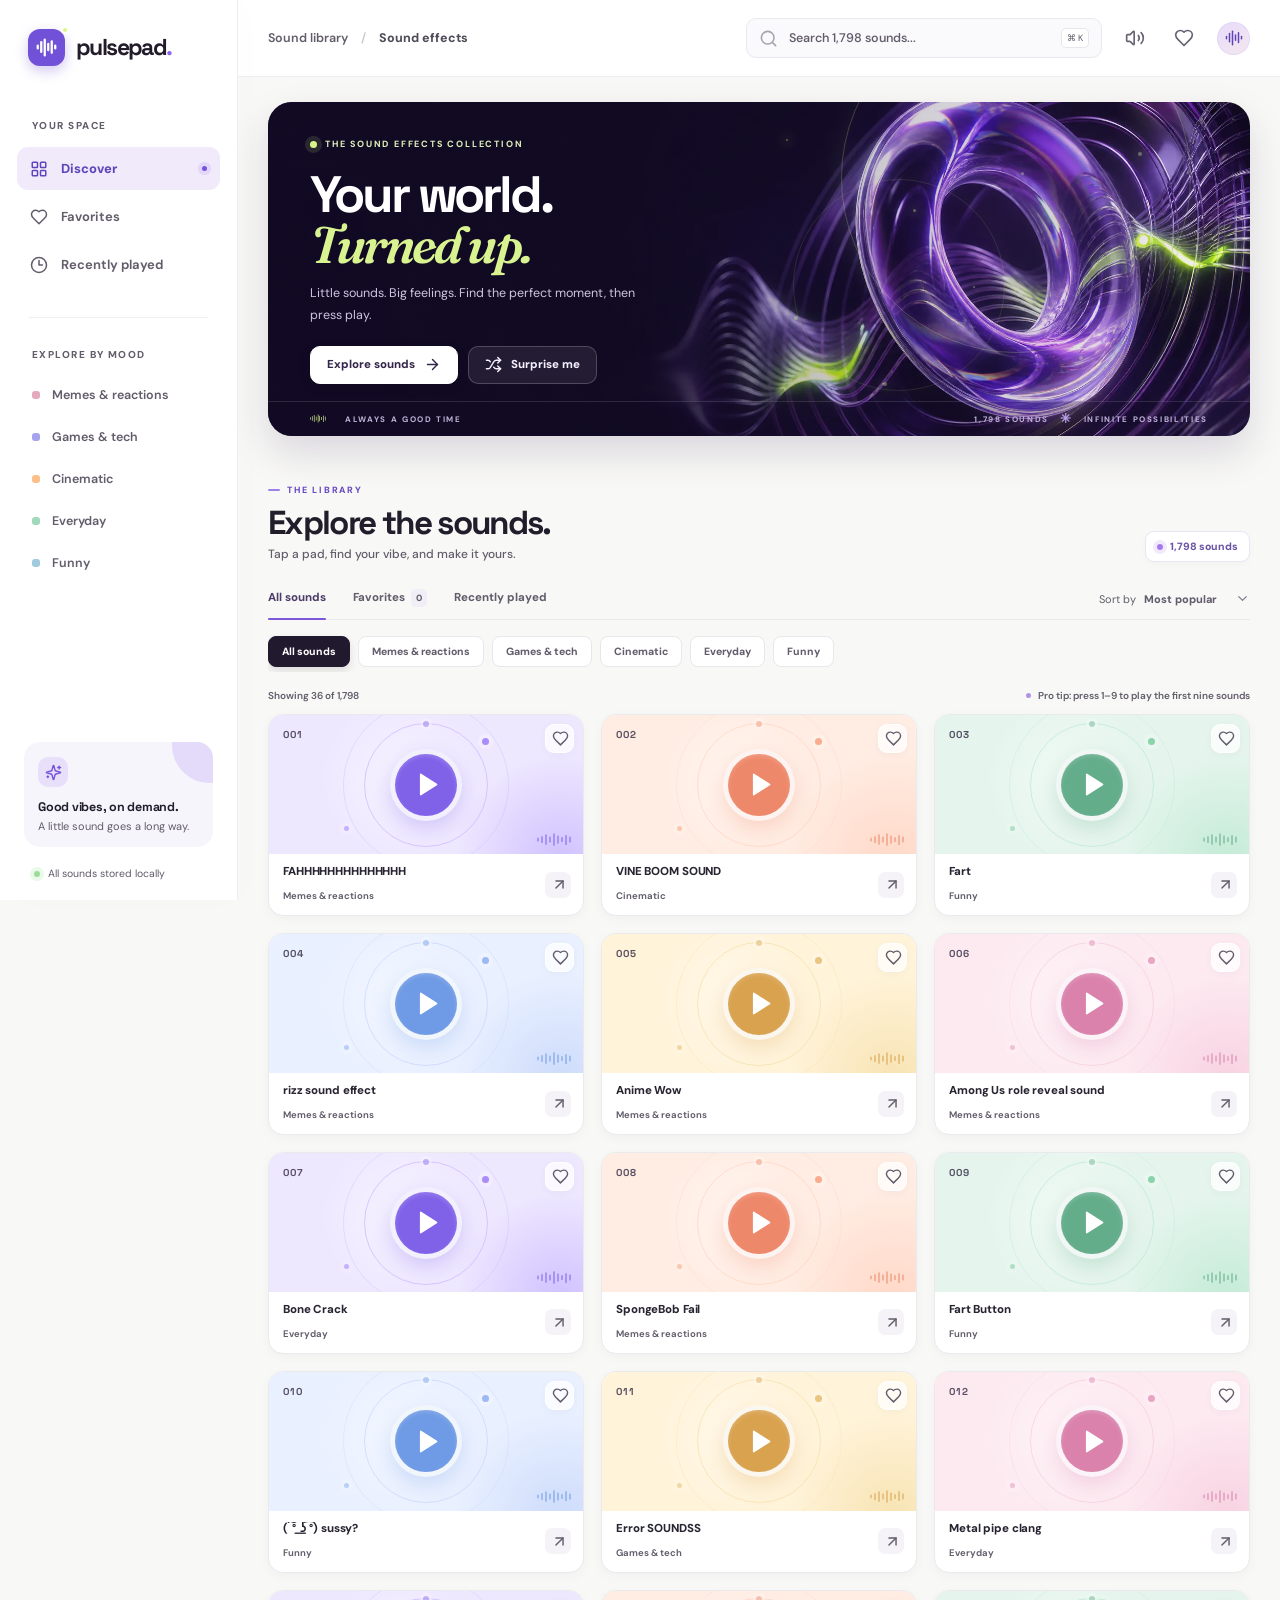
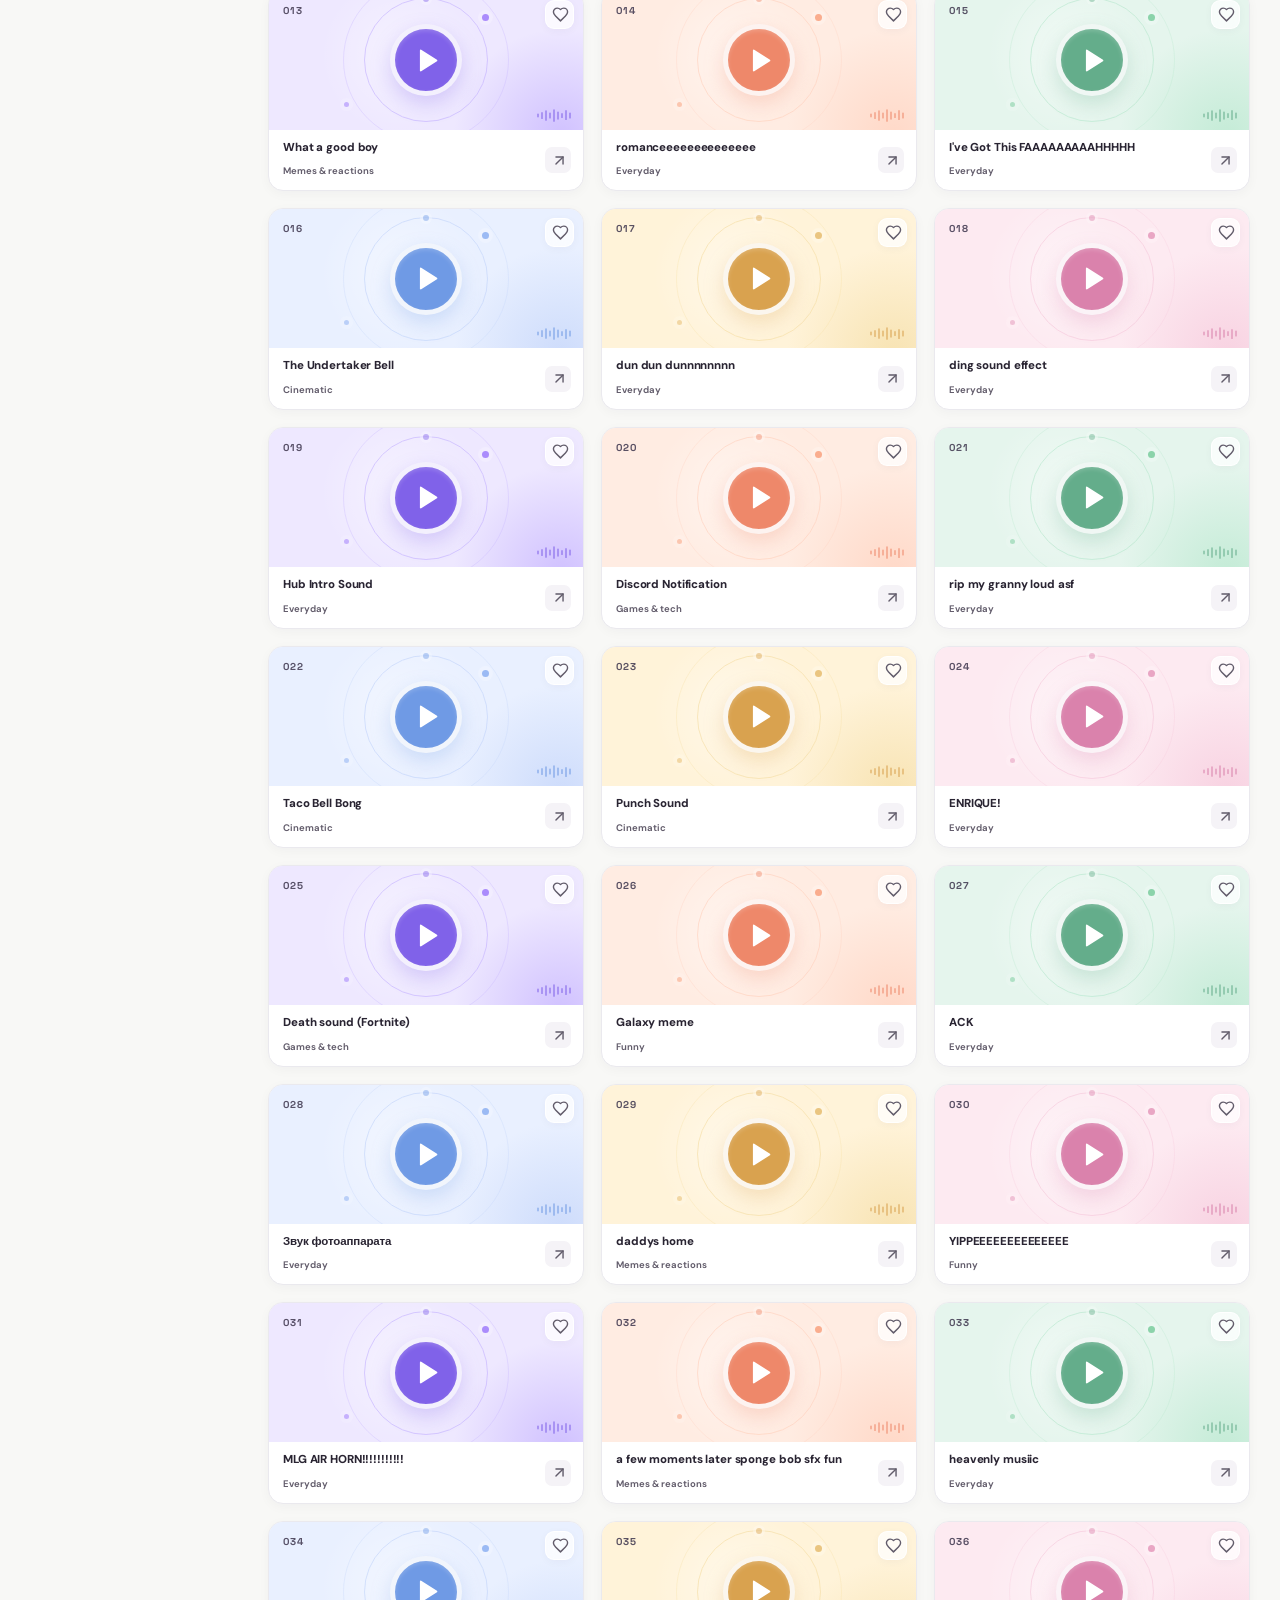
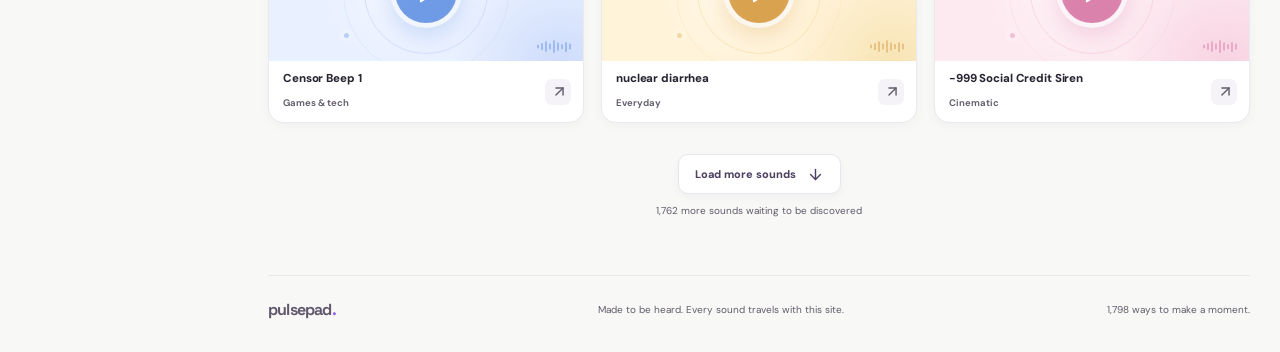
==== commit 65657724: "OG" ====
--- a/index.html
+++ b/index.html
@@ -6,6 +6,21 @@
     <meta name="theme-color" content="#f8f8f6" />
     <meta name="description" content="Pulsepad is an animated, offline-ready soundboard with 1,798 locally bundled effects." />
     <link rel="icon" type="image/svg+xml" href="./media/icon.svg" />
+    <link rel="canonical" href="https://pulsepad.app/" />
+    <meta property="og:type" content="website" />
+    <meta property="og:site_name" content="Pulsepad" />
+    <meta property="og:url" content="https://pulsepad.app/" />
+    <meta property="og:title" content="Pulsepad — Instant Sound Effects" />
+    <meta property="og:description" content="Your world. Turned up. 1,798 instant sound effects — tap a pad and press play." />
+    <meta property="og:image" content="https://pulsepad.app/media/og-image.jpg" />
+    <meta property="og:image:type" content="image/jpeg" />
+    <meta property="og:image:width" content="1200" />
+    <meta property="og:image:height" content="630" />
+    <meta property="og:image:alt" content="Pulsepad — Your world. Turned up. The sound effects collection." />
+    <meta name="twitter:card" content="summary_large_image" />
+    <meta name="twitter:title" content="Pulsepad — Instant Sound Effects" />
+    <meta name="twitter:description" content="Your world. Turned up. 1,798 instant sound effects — tap a pad and press play." />
+    <meta name="twitter:image" content="https://pulsepad.app/media/og-image.jpg" />
     <link rel="preload" as="image" href="./media/hero.webp" fetchpriority="high" />
     <link rel="stylesheet" href="./style.css" />
     <title>Pulsepad — Instant Sound Effects</title>
